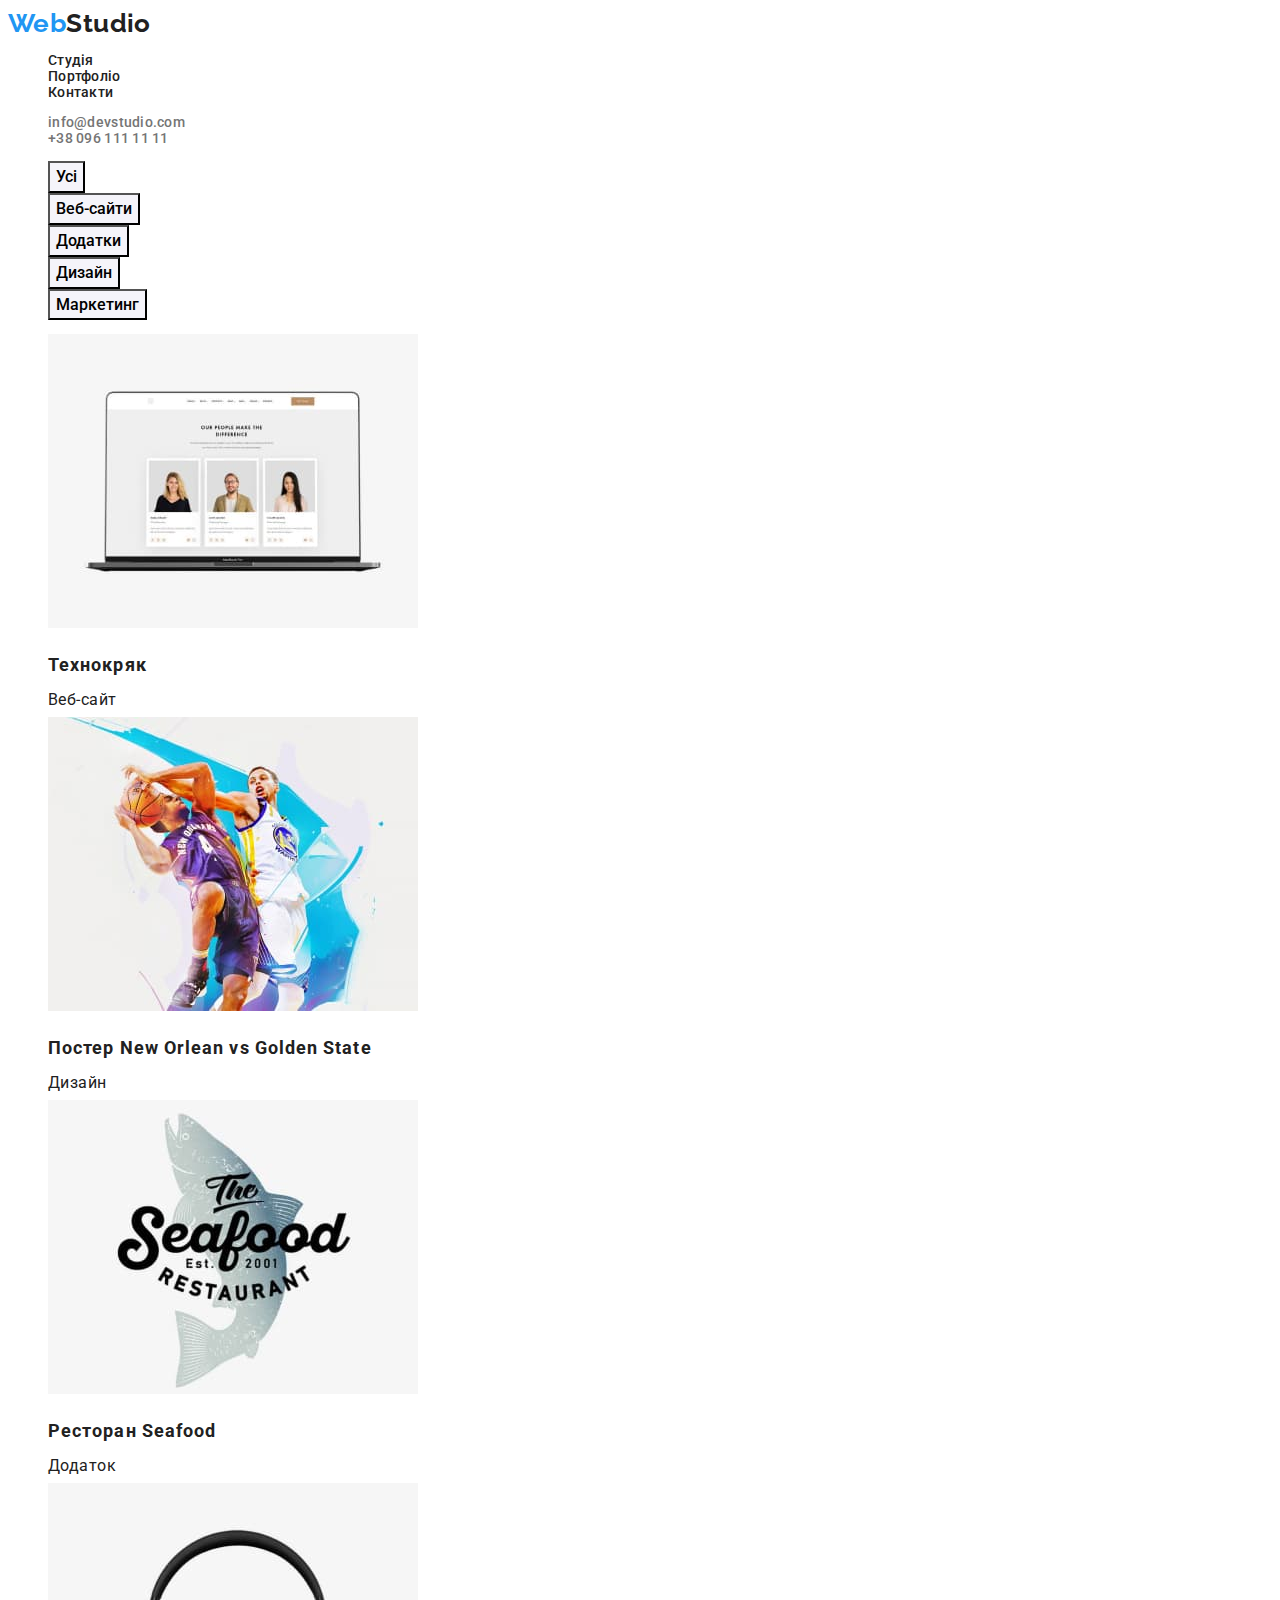
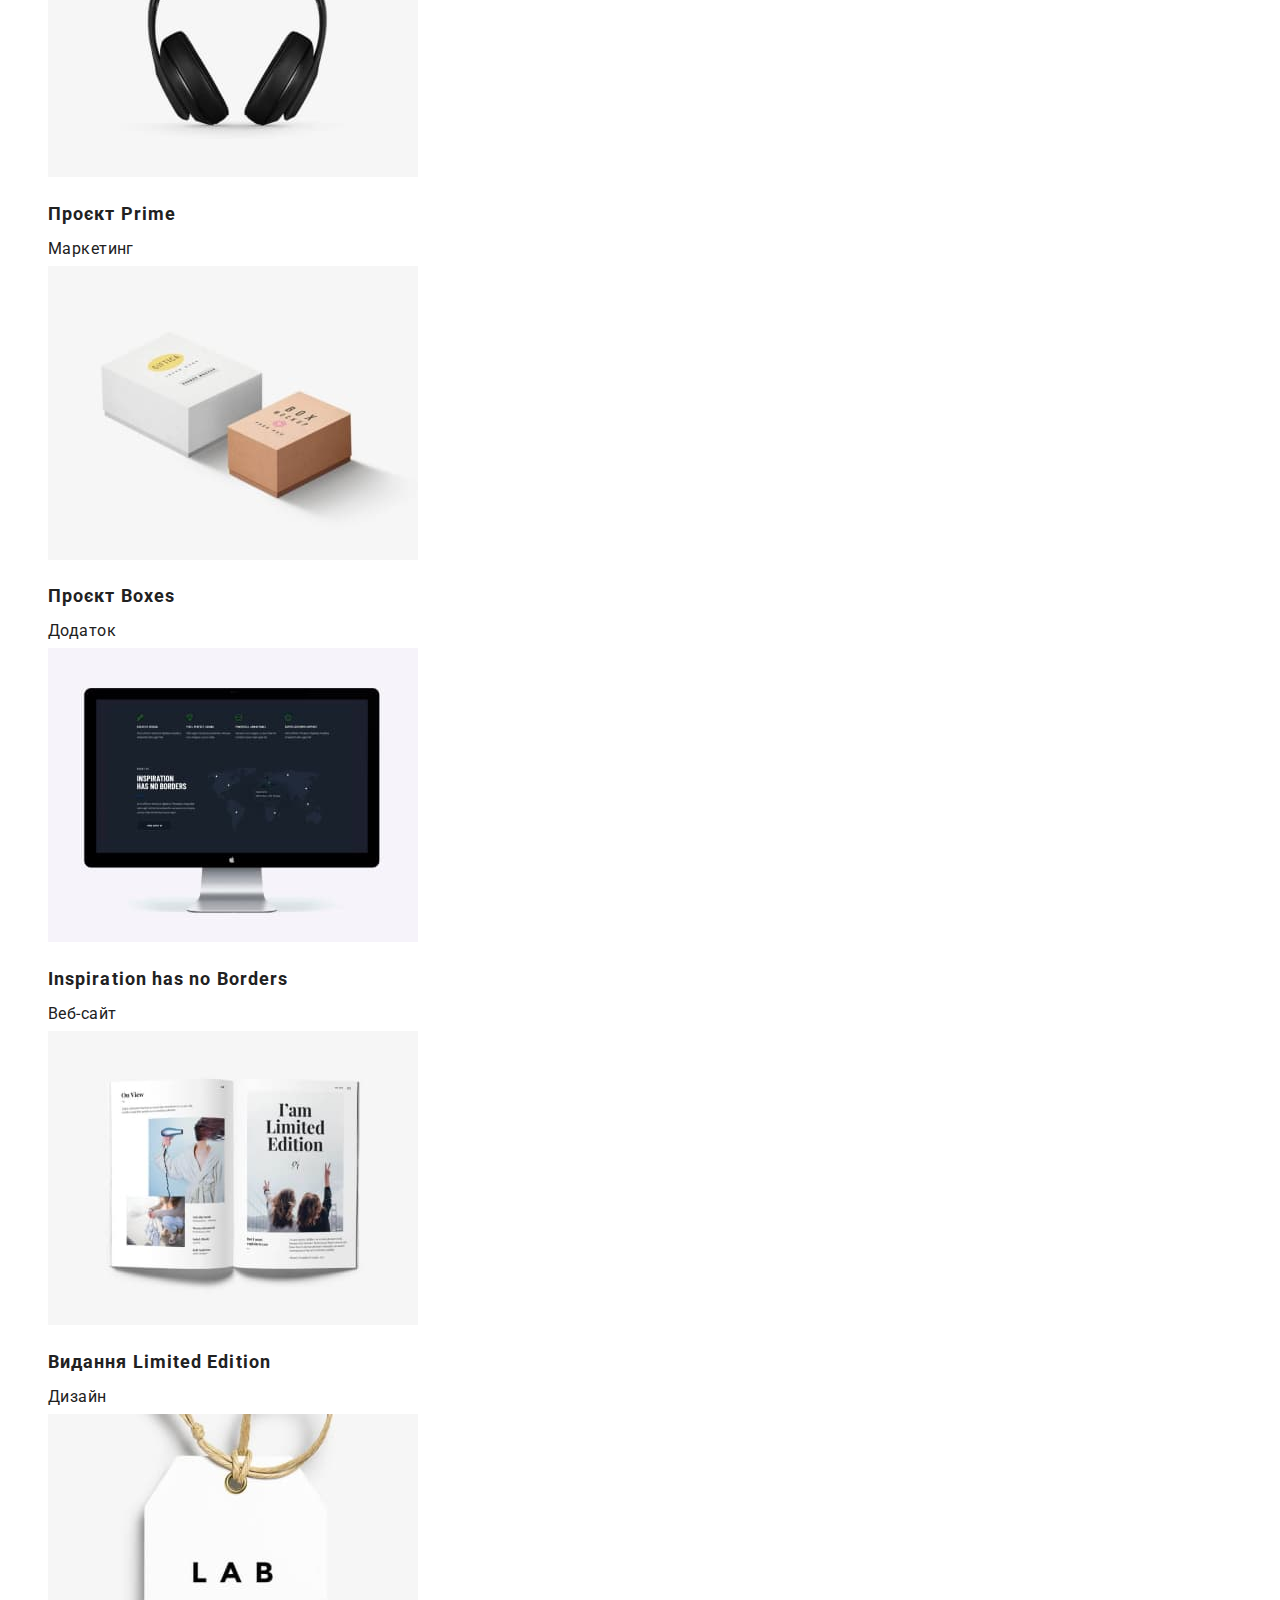
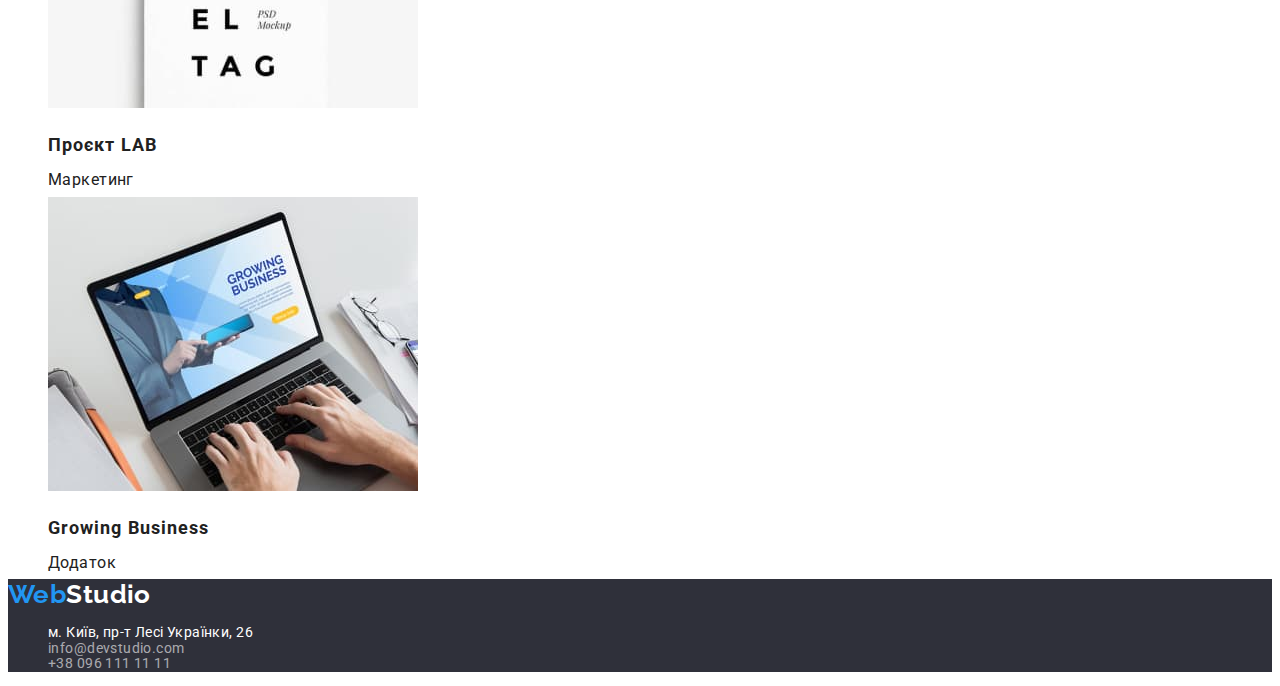
==== portfolio.html @ 606e3e5f "add files" ====
<!DOCTYPE html>
<html lang="uk">

<head>
    <meta charset="UTF-8">
    <meta http-equiv="X-UA-Compatible" content="IE=edge">
    <meta name="viewport" content="width=device-width, initial-scale=1.0">
    <title>Portfolio</title>
    <link href="https://fonts.googleapis.com/css2?family=Raleway:wght@700&family=Roboto:wght@400;500;700;900&display=swap"
        rel="stylesheet">
    <link rel="stylesheet" href="./css/styles.css" />
    
</head>

<body>
    <header>
        <a class="header-logo" href="./index.html"><span class="logo">Web</span>Studio</a>
        <nav>
            <ul class="nav-menu list">
                <li><a class="nav-link" href="./index.html">Студія</a></li>
                <li><a class="nav-link" href="./portfolio.html">Портфоліо</a></li>
                <li><a class="nav-link" href="">Контакти</a></li>
            </ul>
        </nav>
        <ul class="top-contacts list">
            <li><a class="contact-link" href="mailto:info@devstudio.com">info@devstudio.com </a></li>
            <li><a class="contact-link" href="tel:+380961111111">+38 096 111 11 11</a></li>
        </ul>

    </header>

    <main>
        <h1 class="hide">Portfolio</h1>
        <div class="filter-buttons">
            <ul class="filter-buttons-list list">
                <li><button class="filter-button" type="button">Усі</button></li>
                <li><button class="filter-button" type="button">Веб-сайти</button></li>
                <li><button class="filter-button" type="button">Додатки</button></li>
                <li><button class="filter-button" type="button">Дизайн</button></li>
                <li><button class="filter-button" type="button">Маркетинг</button></li>
            </ul>
        </div>
        <section class="works">
            <ul class="works-list list">
                <li>
                    <img src="./img/portfolioimg/laptop1.jpg" alt="website technokryk" width="370" height="294" />
                    <h2 class="work-list-title">Технокряк</h2>
                    <p>Веб-сайт</p>
                </li>
                <li>
                    <img src="./img/portfolioimg/poster2.jpg" alt="poster" width="370" height="294" />
                    <h2 class="work-list-title">Постер New Orlean vs Golden State</h2>
                    <p>Дизайн</p>
                </li>
                <li>
                    <img src="./img/portfolioimg/seafood3.jpg" alt="seafood" width="370" height="294" />
                    <h2 class="work-list-title">Ресторан Seafood</h2>
                    <p>Додаток</p>
                </li>
                <li>
                    <img src="./img/portfolioimg/headphones4.jpg" alt="headphones" width="370" height="294" />
                    <h2 class="work-list-title">Проєкт Prime</h2>
                    <p>Маркетинг</p>
                </li>
                <li>
                    <img src="./img/portfolioimg/blocks5.jpg" alt="box app" width="370" height="294" />
                    <h2 class="work-list-title">Проєкт Boxes</h2>
                    <p>Додаток</p>
                </li>
                <li>
                    <img src="./img/portfolioimg/pc6.jpg" alt="website inspiration" width="370" height="294" />
                    <h2 class="work-list-title">Inspiration has no Borders</h2>
                    <p>Веб-сайт</p>
                </li>
                <li>
                    <img src="./img/portfolioimg/book7.jpg" alt="book" width="370" height="294" />
                    <h2 class="work-list-title">Видання Limited Edition</h2>
                    <p>Дизайн</p>
                </li>
                <li>
                    <img src="./img/portfolioimg/bage8.jpg" alt="project lab" width="370" height="294" />
                    <h2 class="work-list-title">Проєкт LAB</h2>
                    <p>Маркетинг</p>
                </li>
                <li>
                    <img src="./img/portfolioimg/laptop9.jpg" alt="growing bussiness app" width="370" height="294" />
                    <h2 class="work-list-title">Growing Business</h2>
                    <p>Додаток</p>
                </li>
            </ul>
        </section>
    </main>

    <footer class="footer">
        <a class="footer-logo" href="./index.html"><span class="logo">Web</span>Studio</a>
        <address>
            <ul class="footer-data list">
                <li><a class="footer-address" href="https://goo.gl/maps/G24wfoszBpts4gNg6" target="_blank"
                        rel="norefferer noopener">м. Київ, пр-т Лесі Українки,
                        26</a></li>
                <li><a class="footer-contacts" href="mailto:info@devstudio.com">info@devstudio.com</a></li>
                <li><a class="footer-contacts" href="tel:+380961111111">+38 096 111 11 11</a></li>
            </ul>
        </address>

    </footer>

</body>

</html>
---- css/styles.css ----
:root {
    --main-text-color:#212121;
    --blue-text-color:#2196F3;
    --white-text-color:#FFFFFF;
    --footer-contacts-text:rgba(255, 255, 255, 0.6);
    --add-text-color:#757575;
    --main-bgd:#FFFFFF;
    --hero-footer-bgd:#2F303A;
    --add-bgd:#F5F4FA;
    --button-active-bgd:#2196F3;
    --stroke-color:#EEEEEE;
}

body {
    background-color: var(--main-bgd);
    color:var(--main-text-color);
    font-family: 'Roboto', sans-serif;
    font-size: 14px;
    line-height: 1.14;
    letter-spacing: 0.03em;
}

.footer  {
    background-color: var(--hero-footer-bgd);
}

.hero-section {
    background-color: var(--hero-footer-bgd);
    color: var(--white-text-color);
    font-weight: 900;
    font-size: 44px;
    line-height: 1.36;
    text-align: center;
    letter-spacing: 0.06em;
    text-transform: uppercase;
}
.hero-button {
    background-color: var(--button-active-bgd);
    color: var(--white-text-color);
    font-family: inherit;
    font-weight: 700;
    font-size: 16px;
    line-height: 1.88;
    align-items: center;
    text-align: center;
    letter-spacing: 0.06em;
}

.hero-button:hover,
.hero-button:focus {
    cursor: pointer;
    color:var(--main-text-color)
}

.team {
    background-color: var(--add-bgd);
}

.top-contacts .contact-link {
    color: var(--add-text-color);
    text-decoration: none;
    font-weight: 500;
    letter-spacing: 0.02em;
}

.top-contacts .contact-link:hover,
.top-contacts .contact-link:focus,
.top-contacts .contact-link:active {
    color:var(--blue-text-color);
}

.nav-menu .nav-link {
    color: var(--main-text-color);
    text-decoration: none;
    font-weight: 500;
    letter-spacing: 0.02em;
}

.nav-menu .nav-link:hover,
.nav-menu .nav-link:focus {
    color:var(--blue-text-color);
}

.filter-buttons-list .filter-button {
    background-color: var(--add-bgd);
    font-family: inherit;
    font-weight: 500;
    font-size: 16px;
    line-height: 1.62;
}

.filter-buttons-list .filter-button:hover,
.filter-buttons-list .filter-button:focus {
    background-color: var(--button-active-bgd);
    color: var(--white-text-color);
    cursor: pointer;
}

.footer-data .footer-address {
    color: var(--white-text-color);
    text-decoration: none;
    font-style: normal;
}

.footer-data .footer-address:hover,
.footer-data .footer-address:focus {
    color: var(--blue-text-color);
    text-decoration: none;
}

.footer-data .footer-contacts {
    color: var(--footer-contacts-text);
    text-decoration: none;
    font-style: normal;
}

.footer-data .footer-contacts:hover,
.footer-data .footer-contacts:focus {
    color: var(--blue-text-color);
    text-decoration: none;
}

.header-logo {
    text-decoration: none;
    font-family: 'Raleway';
    font-weight: 700;
    font-size: 26px;
    line-height: 1.2;
    color: var(--main-text-color);
}

.footer-logo {
    text-decoration: none;
    font-family: 'Raleway';
    font-weight: 700;
    font-size: 26px;
    line-height: 1.2;
    color: var(--white-text-color);
}

.logo {
    color: var(--blue-text-color);
}

.header-logo:hover,
.header-logo:focus,
.footer-logo:hover,
.footer-logo:focus,
.logo:hover,
.logo:focus {
    color: var(--blue-text-color);
}

.list {
    list-style: none;
}

.work-list-title {

    font-weight: 700;
    font-size: 18px;
    line-height: 2;
    letter-spacing: 0.06em;
}

.works-list p {
    font-size: 16px;
    line-height: 1.88px;
}

.skill {
    font-weight: 700;
}

.second-header {
    font-weight: 700;
    font-size: 36px;
    line-height: 1.17;
}

.hide {
    position: absolute;
    top: -9999px;
    left: -9999px;
}
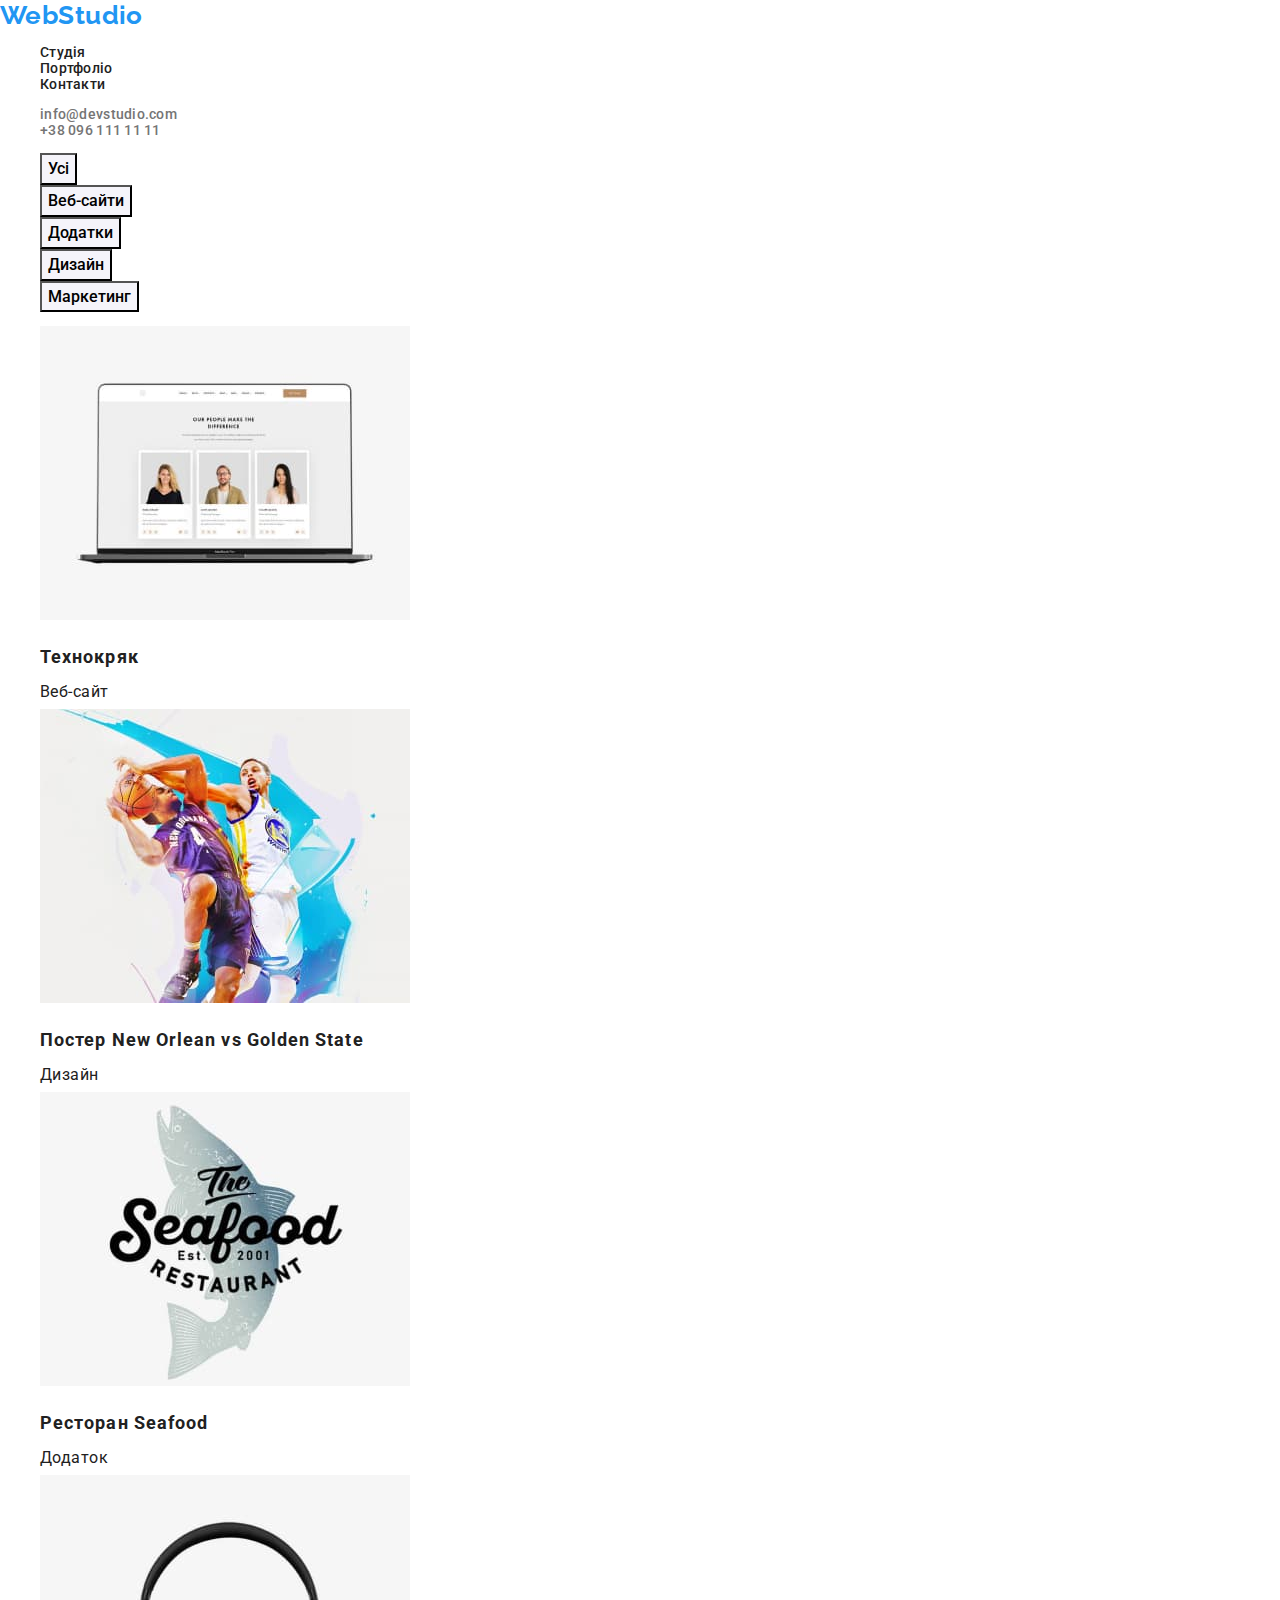
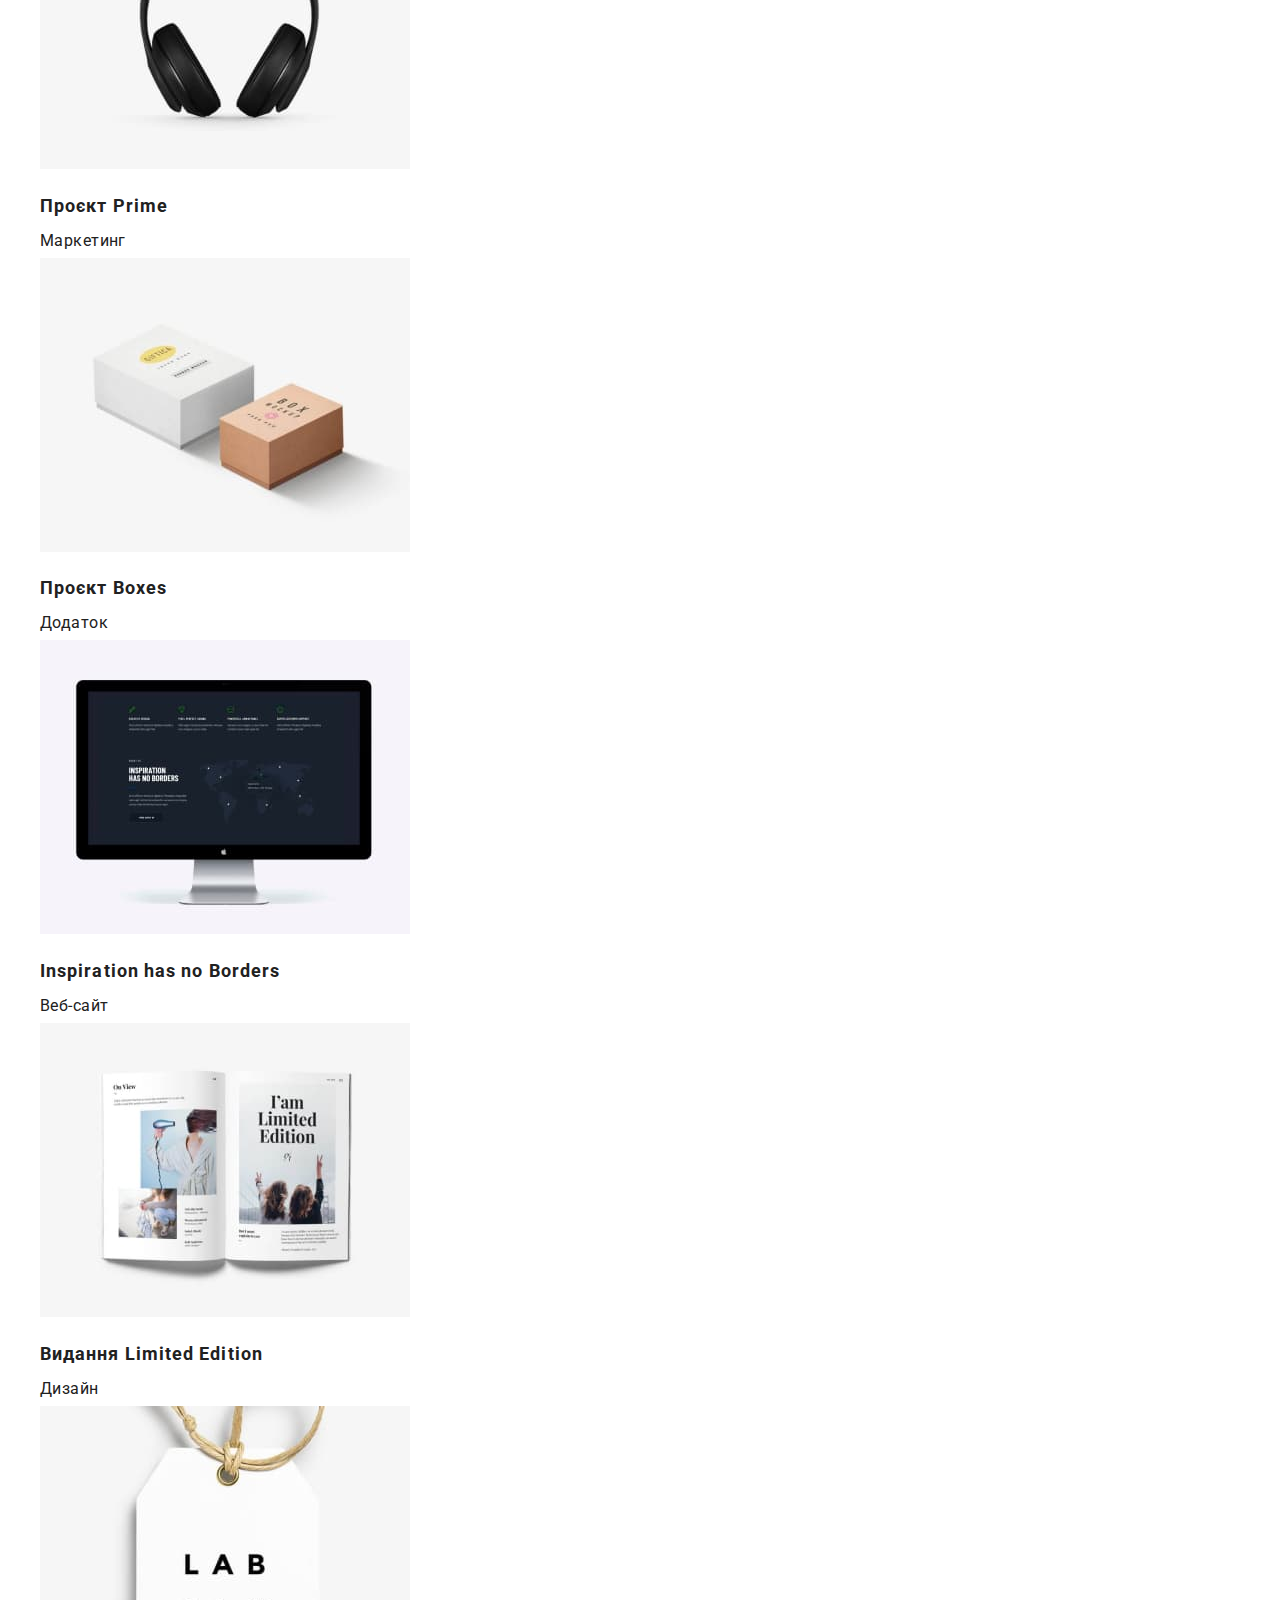
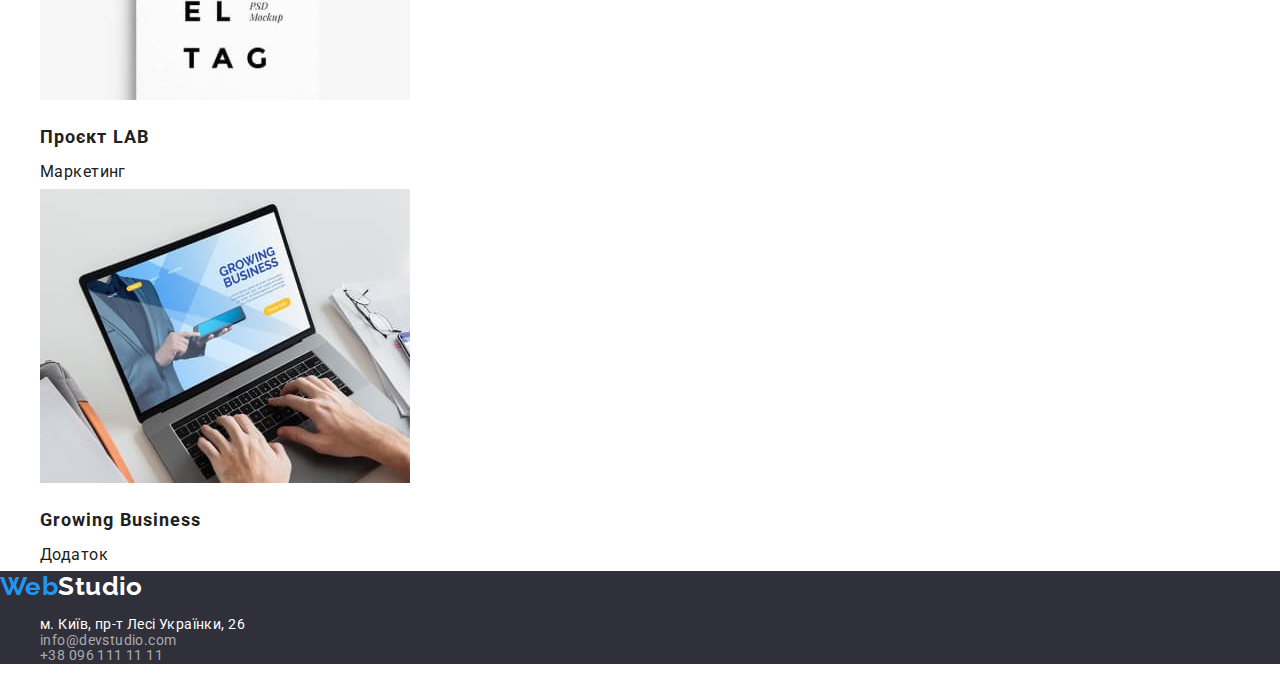
==== commit 790a1fcf: "1" ====
--- a/portfolio.html
+++ b/portfolio.html
@@ -8,6 +8,7 @@
     <title>Portfolio</title>
     <link href="https://fonts.googleapis.com/css2?family=Raleway:wght@700&family=Roboto:wght@400;500;700;900&display=swap"
         rel="stylesheet">
+    <link rel="stylesheet" href="https://cdnjs.cloudflare.com/ajax/libs/modern-normalize/1.1.0/modern-normalize.min.css" />
     <link rel="stylesheet" href="./css/styles.css" />
     
 </head>
@@ -18,7 +19,7 @@
         <nav>
             <ul class="nav-menu list">
                 <li><a class="nav-link" href="./index.html">Студія</a></li>
-                <li><a class="nav-link" href="./portfolio.html">Портфоліо</a></li>
+                <li><a class="nav-link current" href="./portfolio.html">Портфоліо</a></li>
                 <li><a class="nav-link" href="">Контакти</a></li>
             </ul>
         </nav>
--- a/css/styles.css
+++ b/css/styles.css
@@ -18,6 +18,10 @@
     font-size: 14px;
     line-height: 1.14;
     letter-spacing: 0.03em;
+}
+
+.nav-link .current {
+    color: var(--blue-text-color)
 }
 
 .footer  {
@@ -180,6 +184,15 @@
 
 .hide {
     position: absolute;
-    top: -9999px;
-    left: -9999px;
-}+    width: 1px;
+    height: 1px;
+    margin: -1px;
+    border: 0;
+    padding: 0;
+
+    white-space: nowrap;
+    clip-path: inset(100%);
+    clip: rect(0 0 0 0);
+    overflow: hidden;
+}
+
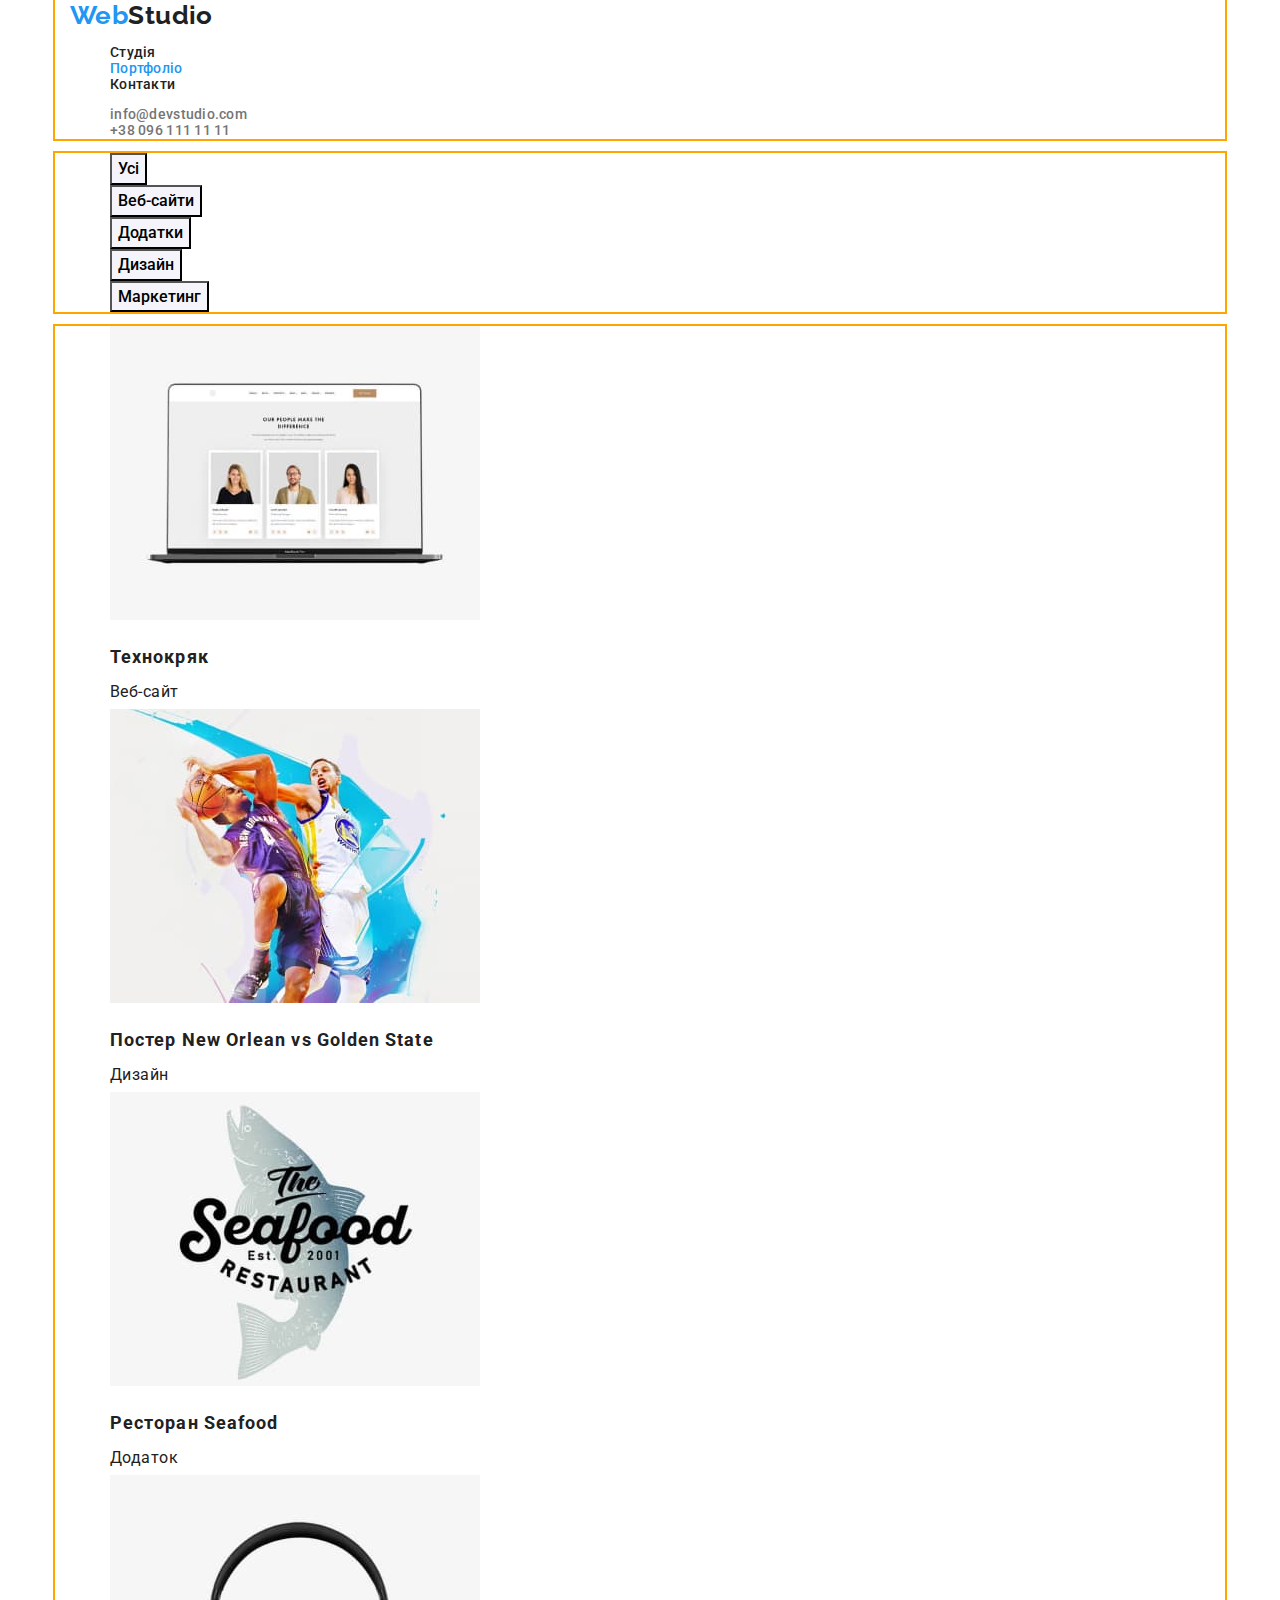
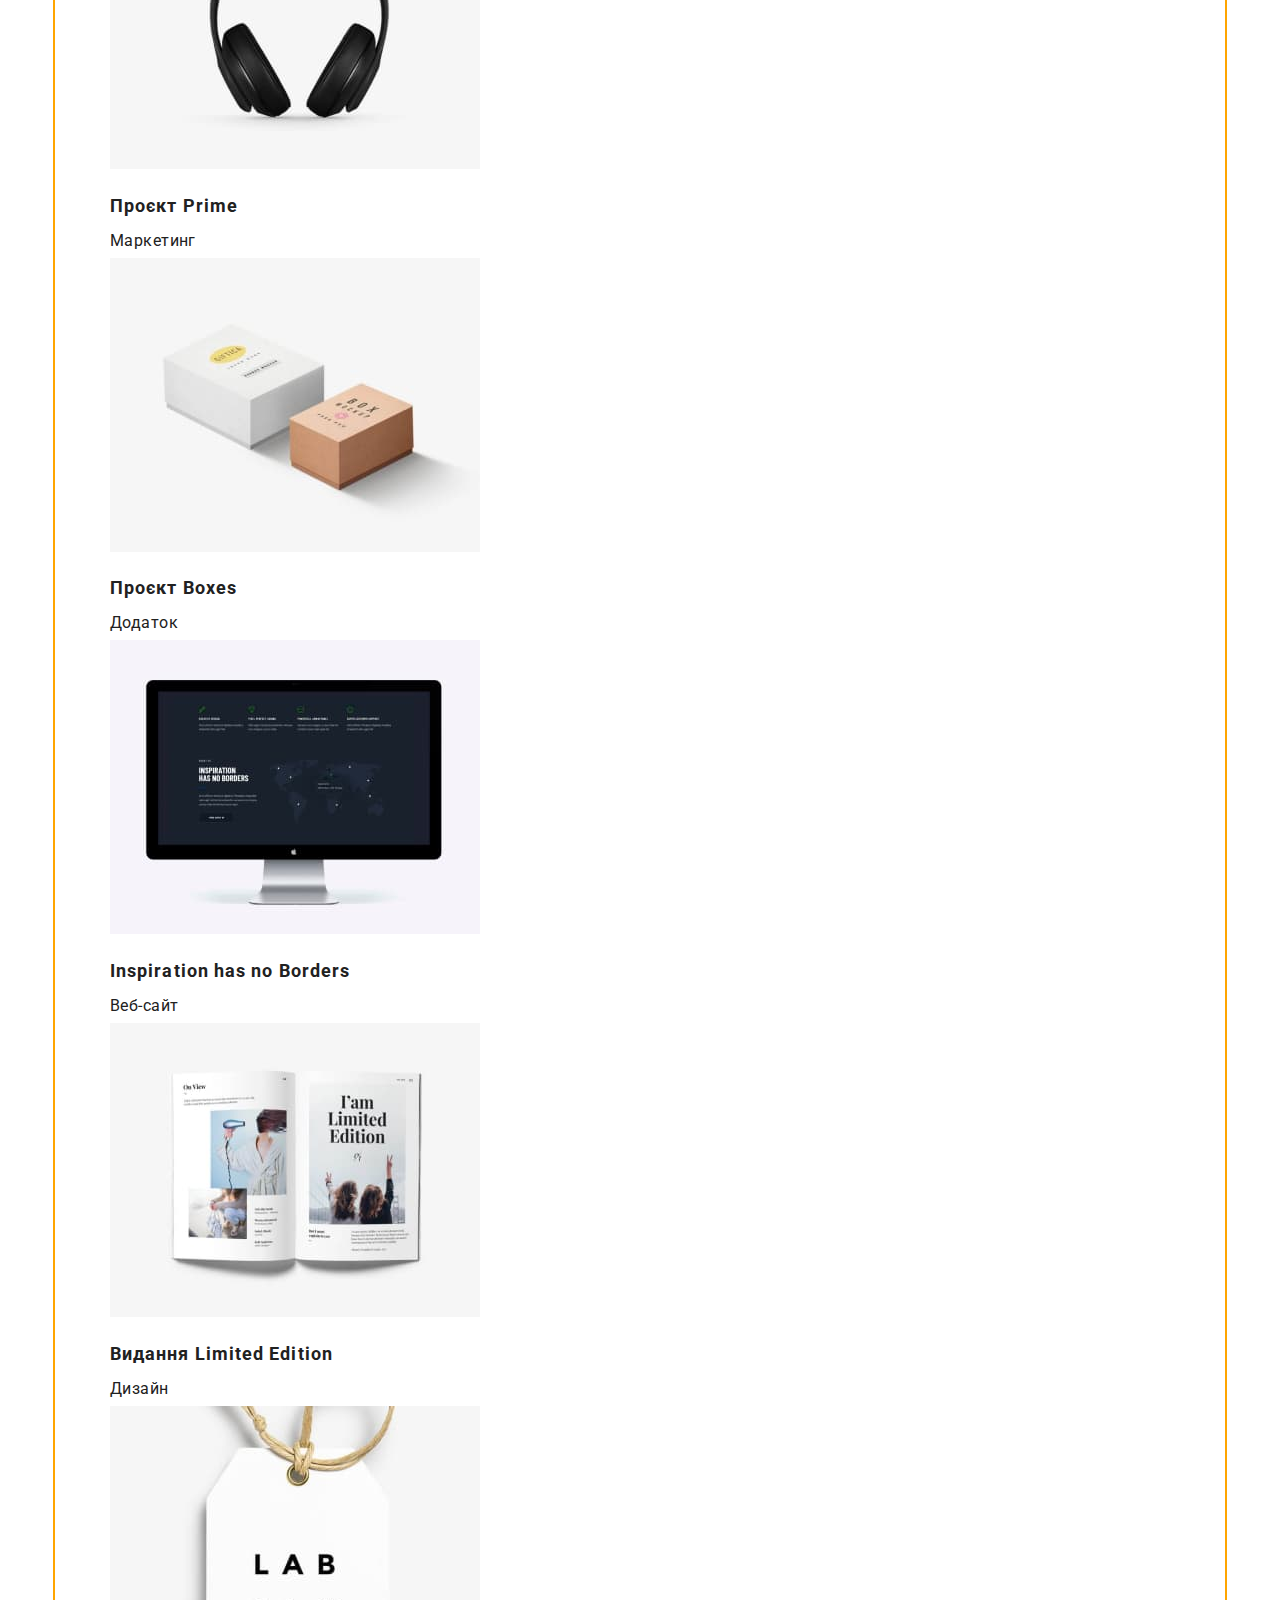
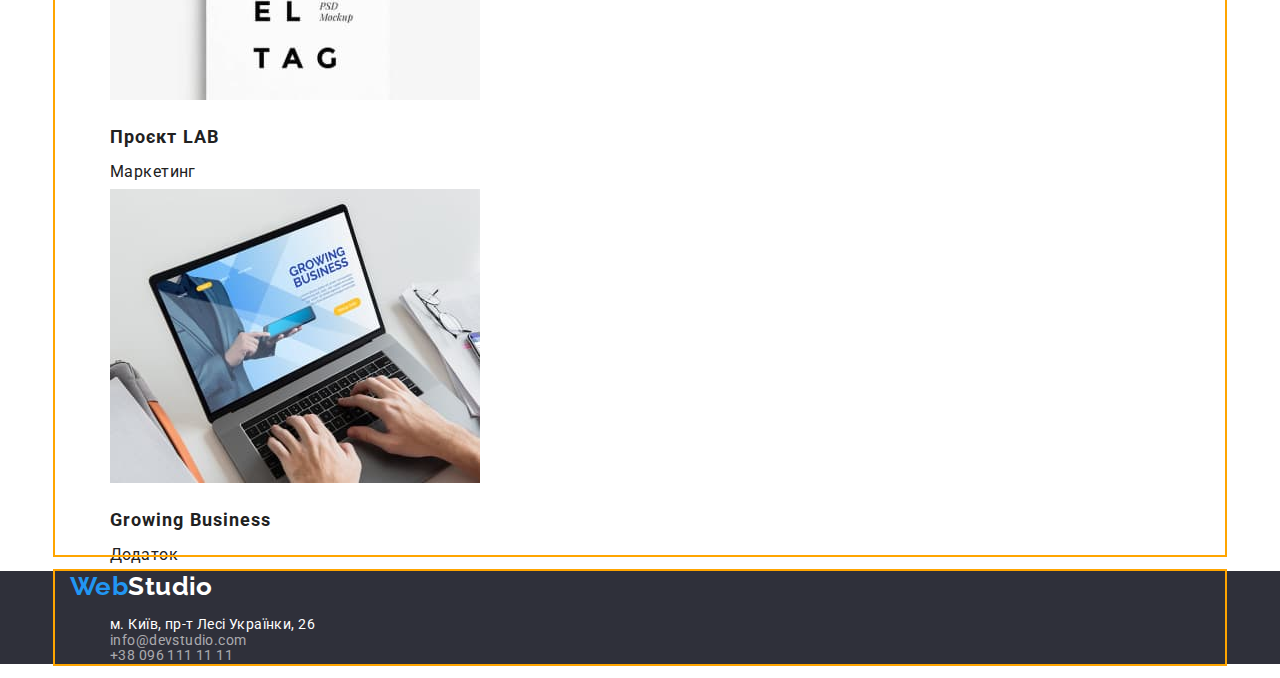
==== commit 526b1524: "Add div" ====
--- a/portfolio.html
+++ b/portfolio.html
@@ -15,24 +15,25 @@
 
 <body>
     <header>
-        <a class="header-logo" href="./index.html"><span class="logo">Web</span>Studio</a>
-        <nav>
-            <ul class="nav-menu list">
-                <li><a class="nav-link" href="./index.html">Студія</a></li>
-                <li><a class="nav-link current" href="./portfolio.html">Портфоліо</a></li>
-                <li><a class="nav-link" href="">Контакти</a></li>
+        <div class="section">
+            <a class="header-logo" href="./index.html"><span class="logo">Web</span>Studio</a>
+            <nav>
+                <ul class="nav-menu list">
+                    <li><a class="nav-link" href="./index.html">Студія</a></li>
+                    <li><a class="nav-link current" href="./portfolio.html">Портфоліо</a></li>
+                    <li><a class="nav-link" href="">Контакти</a></li>
+                </ul>
+            </nav>
+            <ul class="top-contacts list">
+                <li><a class="contact-link" href="mailto:info@devstudio.com">info@devstudio.com </a></li>
+                <li><a class="contact-link" href="tel:+380961111111">+38 096 111 11 11</a></li>
             </ul>
-        </nav>
-        <ul class="top-contacts list">
-            <li><a class="contact-link" href="mailto:info@devstudio.com">info@devstudio.com </a></li>
-            <li><a class="contact-link" href="tel:+380961111111">+38 096 111 11 11</a></li>
-        </ul>
-
+        </div>
     </header>
 
     <main>
         <h1 class="hide">Portfolio</h1>
-        <div class="filter-buttons">
+        <div class="filter-buttons section">
             <ul class="filter-buttons-list list">
                 <li><button class="filter-button" type="button">Усі</button></li>
                 <li><button class="filter-button" type="button">Веб-сайти</button></li>
@@ -42,70 +43,71 @@
             </ul>
         </div>
         <section class="works">
-            <ul class="works-list list">
-                <li>
-                    <img src="./img/portfolioimg/laptop1.jpg" alt="website technokryk" width="370" height="294" />
-                    <h2 class="work-list-title">Технокряк</h2>
-                    <p>Веб-сайт</p>
-                </li>
-                <li>
-                    <img src="./img/portfolioimg/poster2.jpg" alt="poster" width="370" height="294" />
-                    <h2 class="work-list-title">Постер New Orlean vs Golden State</h2>
-                    <p>Дизайн</p>
-                </li>
-                <li>
-                    <img src="./img/portfolioimg/seafood3.jpg" alt="seafood" width="370" height="294" />
-                    <h2 class="work-list-title">Ресторан Seafood</h2>
-                    <p>Додаток</p>
-                </li>
-                <li>
-                    <img src="./img/portfolioimg/headphones4.jpg" alt="headphones" width="370" height="294" />
-                    <h2 class="work-list-title">Проєкт Prime</h2>
-                    <p>Маркетинг</p>
-                </li>
-                <li>
-                    <img src="./img/portfolioimg/blocks5.jpg" alt="box app" width="370" height="294" />
-                    <h2 class="work-list-title">Проєкт Boxes</h2>
-                    <p>Додаток</p>
-                </li>
-                <li>
-                    <img src="./img/portfolioimg/pc6.jpg" alt="website inspiration" width="370" height="294" />
-                    <h2 class="work-list-title">Inspiration has no Borders</h2>
-                    <p>Веб-сайт</p>
-                </li>
-                <li>
-                    <img src="./img/portfolioimg/book7.jpg" alt="book" width="370" height="294" />
-                    <h2 class="work-list-title">Видання Limited Edition</h2>
-                    <p>Дизайн</p>
-                </li>
-                <li>
-                    <img src="./img/portfolioimg/bage8.jpg" alt="project lab" width="370" height="294" />
-                    <h2 class="work-list-title">Проєкт LAB</h2>
-                    <p>Маркетинг</p>
-                </li>
-                <li>
-                    <img src="./img/portfolioimg/laptop9.jpg" alt="growing bussiness app" width="370" height="294" />
-                    <h2 class="work-list-title">Growing Business</h2>
-                    <p>Додаток</p>
-                </li>
-            </ul>
+            <div class="section">
+                <ul class="works-list list">
+                    <li>
+                        <img src="./img/portfolioimg/laptop1.jpg" alt="website technokryk" width="370" height="294" />
+                        <h2 class="work-list-title">Технокряк</h2>
+                        <p>Веб-сайт</p>
+                    </li>
+                    <li>
+                        <img src="./img/portfolioimg/poster2.jpg" alt="poster" width="370" height="294" />
+                        <h2 class="work-list-title">Постер New Orlean vs Golden State</h2>
+                        <p>Дизайн</p>
+                    </li>
+                    <li>
+                        <img src="./img/portfolioimg/seafood3.jpg" alt="seafood" width="370" height="294" />
+                        <h2 class="work-list-title">Ресторан Seafood</h2>
+                        <p>Додаток</p>
+                    </li>
+                    <li>
+                        <img src="./img/portfolioimg/headphones4.jpg" alt="headphones" width="370" height="294" />
+                        <h2 class="work-list-title">Проєкт Prime</h2>
+                        <p>Маркетинг</p>
+                    </li>
+                    <li>
+                        <img src="./img/portfolioimg/blocks5.jpg" alt="box app" width="370" height="294" />
+                        <h2 class="work-list-title">Проєкт Boxes</h2>
+                        <p>Додаток</p>
+                    </li>
+                    <li>
+                        <img src="./img/portfolioimg/pc6.jpg" alt="website inspiration" width="370" height="294" />
+                        <h2 class="work-list-title">Inspiration has no Borders</h2>
+                        <p>Веб-сайт</p>
+                    </li>
+                    <li>
+                        <img src="./img/portfolioimg/book7.jpg" alt="book" width="370" height="294" />
+                        <h2 class="work-list-title">Видання Limited Edition</h2>
+                        <p>Дизайн</p>
+                    </li>
+                    <li>
+                        <img src="./img/portfolioimg/bage8.jpg" alt="project lab" width="370" height="294" />
+                        <h2 class="work-list-title">Проєкт LAB</h2>
+                        <p>Маркетинг</p>
+                    </li>
+                    <li>
+                        <img src="./img/portfolioimg/laptop9.jpg" alt="growing bussiness app" width="370" height="294" />
+                        <h2 class="work-list-title">Growing Business</h2>
+                        <p>Додаток</p>
+                    </li>
+                </ul>
+            </div>
         </section>
     </main>
 
     <footer class="footer">
-        <a class="footer-logo" href="./index.html"><span class="logo">Web</span>Studio</a>
-        <address>
-            <ul class="footer-data list">
-                <li><a class="footer-address" href="https://goo.gl/maps/G24wfoszBpts4gNg6" target="_blank"
-                        rel="norefferer noopener">м. Київ, пр-т Лесі Українки,
-                        26</a></li>
-                <li><a class="footer-contacts" href="mailto:info@devstudio.com">info@devstudio.com</a></li>
-                <li><a class="footer-contacts" href="tel:+380961111111">+38 096 111 11 11</a></li>
-            </ul>
-        </address>
-
+        <div class="section">
+            <a class="footer-logo" href="./index.html"><span class="logo">Web</span>Studio</a>
+            <address>
+                <ul class="footer-data list">
+                    <li><a class="footer-address" href="https://goo.gl/maps/G24wfoszBpts4gNg6" target="_blank"
+                            rel="norefferer noopener">м. Київ, пр-т Лесі Українки,
+                            26</a></li>
+                    <li><a class="footer-contacts" href="mailto:info@devstudio.com">info@devstudio.com</a></li>
+                    <li><a class="footer-contacts" href="tel:+380961111111">+38 096 111 11 11</a></li>
+                </ul>
+            </address>
+        </div>
     </footer>
-
 </body>
-
 </html>--- a/css/styles.css
+++ b/css/styles.css
@@ -12,16 +12,24 @@
 }
 
 body {
-    background-color: var(--main-bgd);
-    color:var(--main-text-color);
+    margin: 0;
+
     font-family: 'Roboto', sans-serif;
     font-size: 14px;
     line-height: 1.14;
     letter-spacing: 0.03em;
-}
-
-.nav-link .current {
-    color: var(--blue-text-color)
+
+    background-color: var(--main-bgd);
+    color: var(--main-text-color);
+}
+
+.section {
+    outline: 2px solid orange;
+    width: 1170px;
+    margin: 0 auto;
+    padding:0 15px;
+    position: relative;
+
 }
 
 .footer  {
@@ -78,6 +86,10 @@
     text-decoration: none;
     font-weight: 500;
     letter-spacing: 0.02em;
+}
+
+.nav-link.current {
+    color: var(--blue-text-color)
 }
 
 .nav-menu .nav-link:hover,
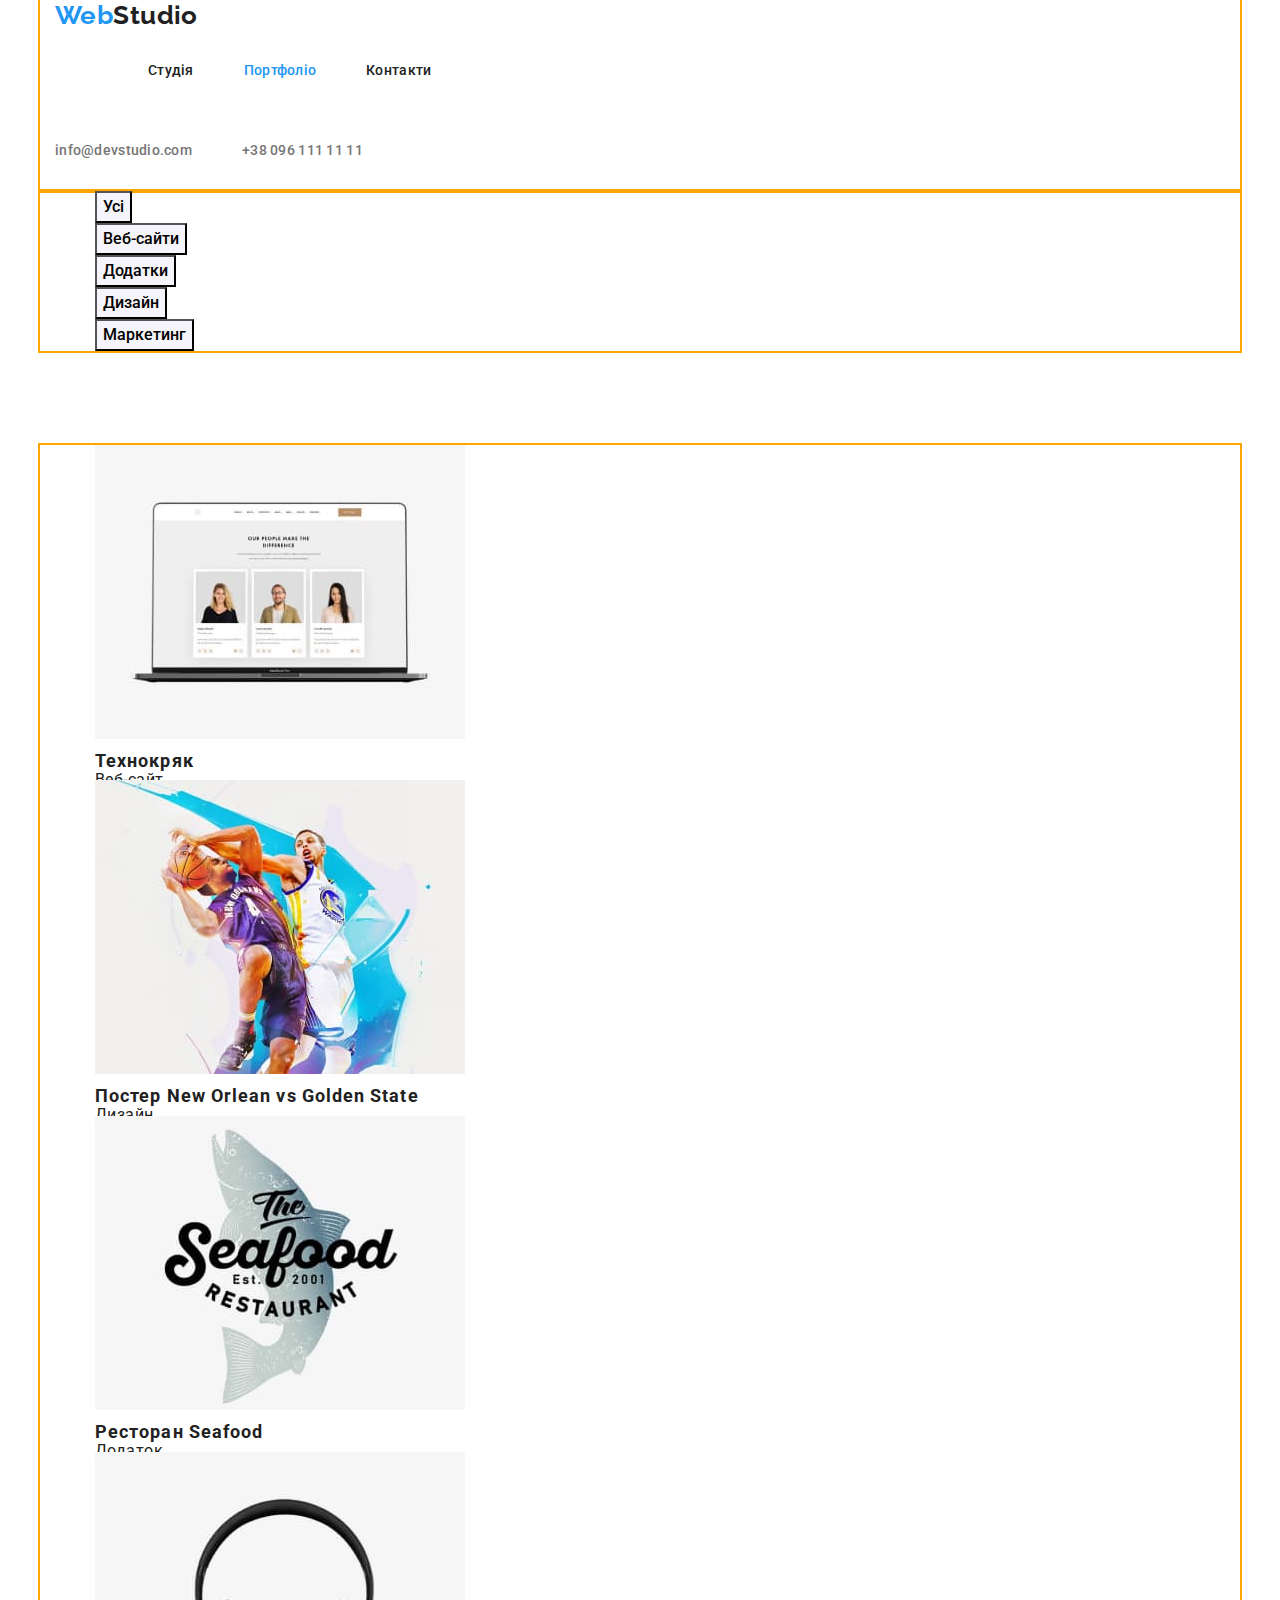
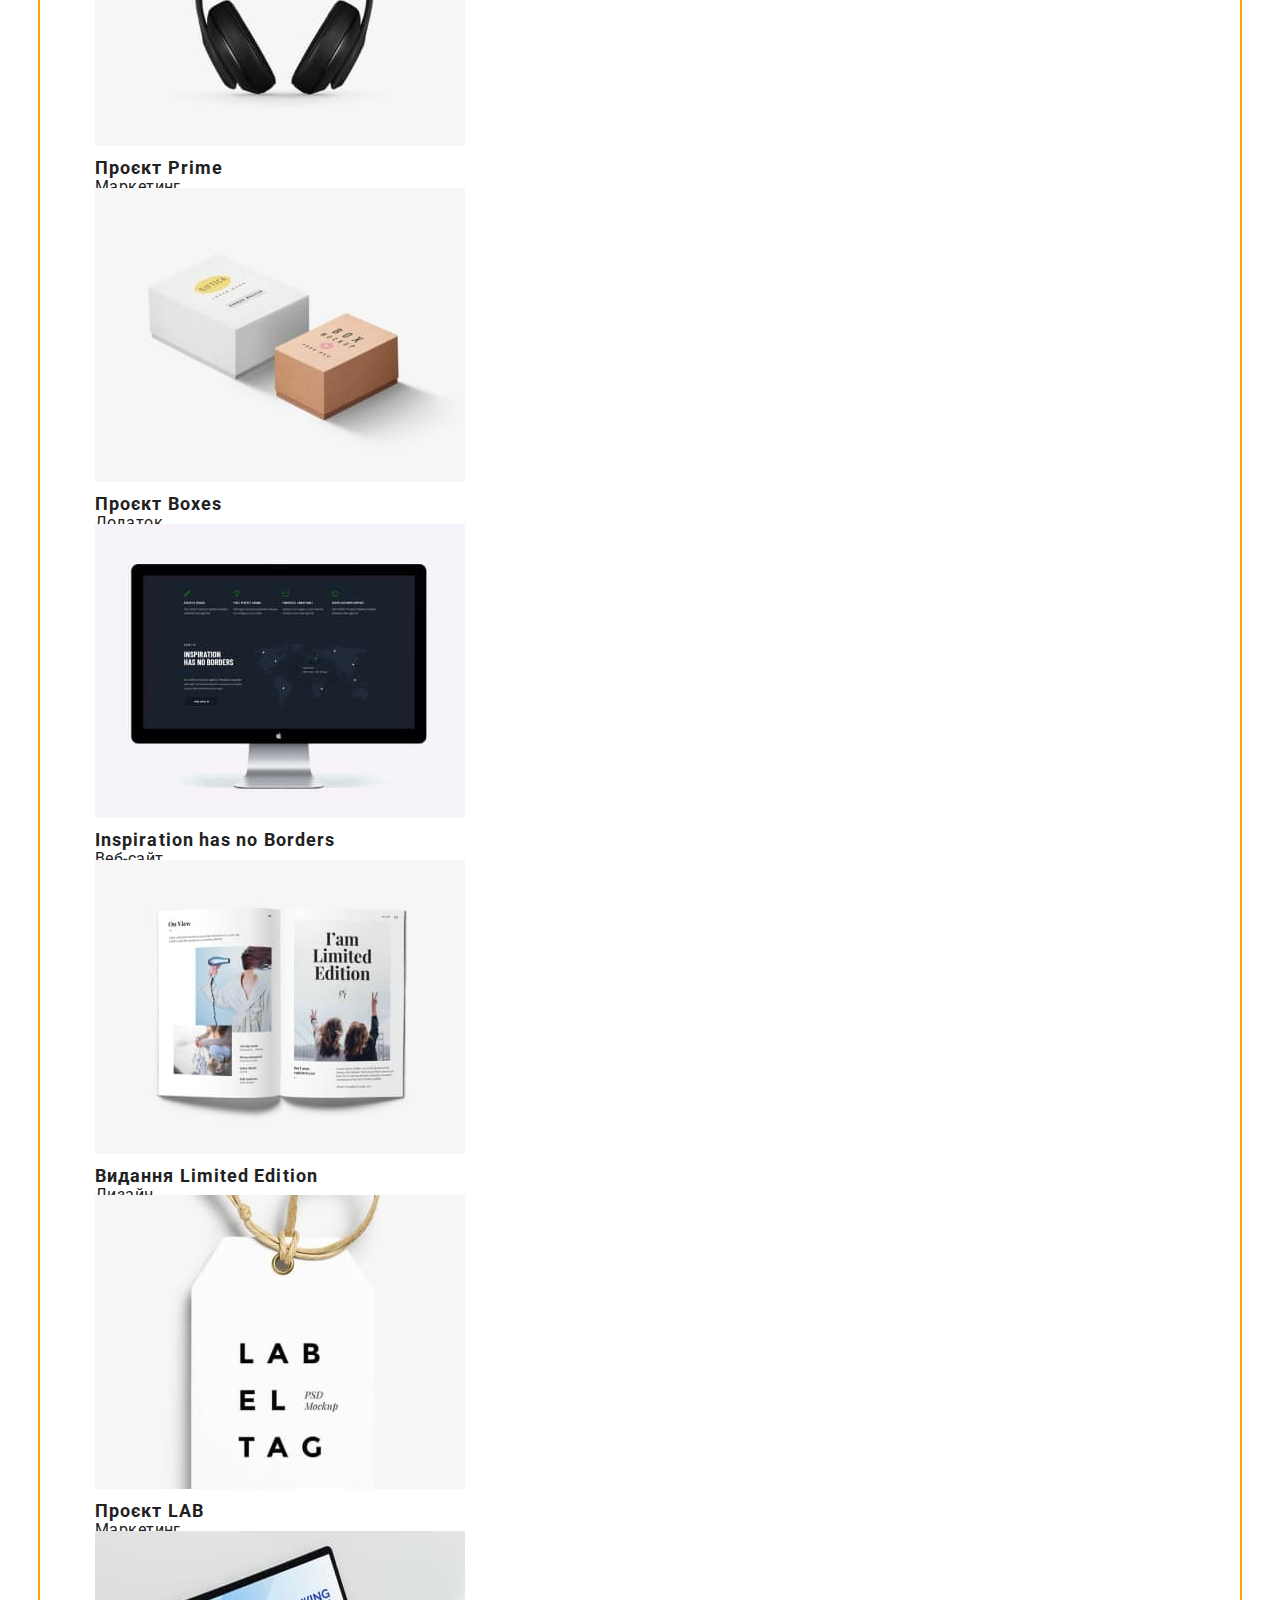
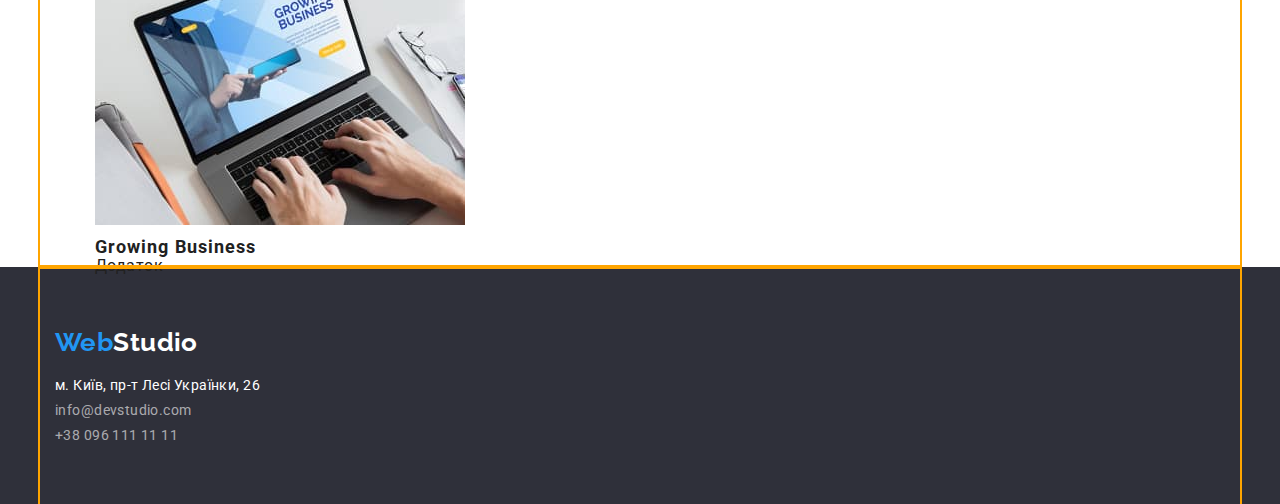
==== commit 54864e88: "main page done" ====
--- a/portfolio.html
+++ b/portfolio.html
@@ -17,16 +17,16 @@
     <header>
         <div class="section">
             <a class="header-logo" href="./index.html"><span class="logo">Web</span>Studio</a>
-            <nav>
+            <nav class="nav-links">
                 <ul class="nav-menu list">
-                    <li><a class="nav-link" href="./index.html">Студія</a></li>
-                    <li><a class="nav-link current" href="./portfolio.html">Портфоліо</a></li>
-                    <li><a class="nav-link" href="">Контакти</a></li>
+                    <li class="link"><a class="nav-link" href="./index.html">Студія</a></li>
+                    <li class="link"><a class="nav-link current" href="./portfolio.html">Портфоліо</a></li>
+                    <li class="link"><a class="nav-link" href="">Контакти</a></li>
                 </ul>
             </nav>
             <ul class="top-contacts list">
-                <li><a class="contact-link" href="mailto:info@devstudio.com">info@devstudio.com </a></li>
-                <li><a class="contact-link" href="tel:+380961111111">+38 096 111 11 11</a></li>
+                <li class="link"><a class="contact-link" href="mailto:info@devstudio.com">info@devstudio.com </a></li>
+                <li class="link"><a class="contact-link" href="tel:+380961111111">+38 096 111 11 11</a></li>
             </ul>
         </div>
     </header>
--- a/css/styles.css
+++ b/css/styles.css
@@ -1,3 +1,5 @@
+/* Main settings */
+
 :root {
     --main-text-color:#212121;
     --blue-text-color:#2196F3;
@@ -11,9 +13,18 @@
     --stroke-color:#EEEEEE;
 }
 
+h1,
+h2,
+h3,
+h4,
+p,
+ul {
+    margin-top: 0;
+    margin-bottom: 0;
+}
+
 body {
-    margin: 0;
-
+    
     font-family: 'Roboto', sans-serif;
     font-size: 14px;
     line-height: 1.14;
@@ -25,19 +36,151 @@
 
 .section {
     outline: 2px solid orange;
-    width: 1170px;
+    width: 1200px;
     margin: 0 auto;
     padding:0 15px;
     position: relative;
-
-}
-
-.footer  {
+}
+
+.list {
+    list-style: none;
+}
+
+.hide {
+    position: absolute;
+    width: 1px;
+    height: 1px;
+    margin: -1px;
+    border: 0;
+    padding: 0;
+
+    white-space: nowrap;
+    clip-path: inset(100%);
+    clip: rect(0 0 0 0);
+    overflow: hidden;
+}
+
+/* INDEX PAGE */
+
+/* Header section */
+
+.main-nav {
+    display: flex;
+    justify-content: space-between;
+    align-items: center;
+    border-bottom: 1px solid var(--stroke-color);
+}
+
+.nav-menu {
+    display: flex;
+    padding-top: 32px;
+    padding-bottom: 32px;
+    padding-left: 0;
+    margin-left: 93px;
+}
+
+.top-contacts {
+    display: flex;
+    padding-top: 32px;
+    padding-bottom: 32px;
+    padding-left: 0;
+    margin-left: auto;
+}
+
+.link {
+    margin-left: 50px;
+}
+
+.nav-menu .link:first-child {
+    margin-left: 0;
+}
+
+.top-contacts .link:first-child {
+    margin-left: 0;
+}
+
+
+.top-contacts .contact-link {
+    padding-top: 32px;
+    padding-bottom: 32px;
+    
+    color: var(--add-text-color);
+    text-decoration: none;
+    font-weight: 500;
+    letter-spacing: 0.02em;
+}
+
+.top-contacts .contact-link:hover,
+.top-contacts .contact-link:focus,
+.top-contacts .contact-link:active {
+    color: var(--blue-text-color);
+}
+
+.nav-menu .nav-link {
+    padding-top: 32px;
+    padding-bottom: 32px;
+    
+    color: var(--main-text-color);
+    text-decoration: none;
+    font-weight: 500;
+    letter-spacing: 0.02em;
+    
+}
+
+.nav-link.current {
+    color: var(--blue-text-color)
+}
+
+.nav-menu .nav-link:hover,
+.nav-menu .nav-link:focus {
+    color: var(--blue-text-color);
+}
+
+.header-logo {
+    padding-top: 24px;
+    padding-bottom: 25px;
+    
+    text-decoration: none;
+    font-family: 'Raleway';
+    font-weight: 700;
+    font-size: 26px;
+    line-height: 1.2;
+    color: var(--main-text-color);
+}
+
+.logo {
+    color: var(--blue-text-color);
+}
+
+.header-logo:hover,
+.header-logo:focus,
+.footer-logo:hover,
+.footer-logo:focus,
+.logo:hover,
+.logo:focus {
+    color: var(--blue-text-color);
+}
+
+/* Hero section */
+
+.hero-section {
+    margin-top: 0;
+    margin-bottom: 0;
     background-color: var(--hero-footer-bgd);
-}
-
-.hero-section {
-    background-color: var(--hero-footer-bgd);
+    align-self: center;
+}
+
+.hero-box {
+    display: flex;
+    flex-direction: column;
+    align-items: center;
+    text-align: center;
+}
+
+.hero-title {
+    padding-top: 200px;
+    margin-bottom: 30px;
+    width: 696px;
     color: var(--white-text-color);
     font-weight: 900;
     font-size: 44px;
@@ -46,7 +189,15 @@
     letter-spacing: 0.06em;
     text-transform: uppercase;
 }
+
 .hero-button {
+    display: inline-block;
+    border-radius: 4px;
+    padding: 10px 32px;
+    min-width: 216px;
+    border: none;
+    margin-bottom:200px;
+
     background-color: var(--button-active-bgd);
     color: var(--white-text-color);
     font-family: inherit;
@@ -54,7 +205,6 @@
     font-size: 16px;
     line-height: 1.88;
     align-items: center;
-    text-align: center;
     letter-spacing: 0.06em;
 }
 
@@ -64,38 +214,161 @@
     color:var(--main-text-color)
 }
 
+/* Skills section */
+
+.skills-section {
+    margin-top: 94px;
+}
+
+.our-skills {
+    display: flex;
+    padding-left: 0;
+    
+}
+
+.skill-item {
+    font-weight: 700;
+    margin-bottom: 10px;
+}
+
+.our-skills > .skill {
+    width: 270px;
+    margin-left: 30px;
+    padding: 0;
+}
+
+.our-skills>.skill:first-child {
+    margin-left: 0px;
+}
+
+
+/* Works section */
+
+.work {
+    text-align: center;
+}
+
+.works {
+    margin-top: 94px;
+}
+
+.works-img-list {
+    display: flex;
+    padding-left: 0;
+    padding-right: 0;
+    margin-top: 50px;
+}
+
+.works-img {
+    margin-left: 30px;
+}
+
+.works-img:first-child {
+    margin-left: 0;
+}
+
+/* Team section */
+
 .team {
     background-color: var(--add-bgd);
-}
-
-.top-contacts .contact-link {
-    color: var(--add-text-color);
-    text-decoration: none;
-    font-weight: 500;
-    letter-spacing: 0.02em;
-}
-
-.top-contacts .contact-link:hover,
-.top-contacts .contact-link:focus,
-.top-contacts .contact-link:active {
-    color:var(--blue-text-color);
-}
-
-.nav-menu .nav-link {
-    color: var(--main-text-color);
-    text-decoration: none;
-    font-weight: 500;
-    letter-spacing: 0.02em;
-}
-
-.nav-link.current {
-    color: var(--blue-text-color)
-}
-
-.nav-menu .nav-link:hover,
-.nav-menu .nav-link:focus {
-    color:var(--blue-text-color);
-}
+    margin-top: 94px;
+    text-align: center;
+}
+
+.team-item {
+    padding-top: 94px;
+}
+
+.second-header {
+    font-weight: 700;
+    font-size: 36px;
+    line-height: 1.17;
+}
+
+.our-team {
+    display: flex;
+    margin-top: 50px;
+    padding-left: 0;
+    padding-bottom:94px;
+}
+
+.team-mate {
+    margin-left: 30px;
+    text-align: center;
+    box-shadow: 0px 1px 3px rgba(0, 0, 0, 0.12), 0px 1px 1px rgba(0, 0, 0, 0.14), 0px 2px 1px rgba(0, 0, 0, 0.2);
+    border-radius: 0px 0px 4px 4px;
+}
+
+.team-mate:first-child {
+    margin-left: 0;
+}
+
+.name {
+    margin-top: 30px;
+}
+
+.team-mate > p {
+    margin-top: 10px;
+    padding-bottom: 30px;
+}
+
+/* Footer section */
+
+.footer {
+    background-color: var(--hero-footer-bgd);
+}
+
+.footer-data .footer-address {
+    color: var(--white-text-color);
+    text-decoration: none;
+    font-style: normal;
+
+}
+
+.footer-data .footer-address:hover,
+.footer-data .footer-address:focus {
+    color: var(--blue-text-color);
+    text-decoration: none;
+}
+
+.footer-data .footer-contacts {
+    color: var(--footer-contacts-text);
+    text-decoration: none;
+    font-style: normal;
+}
+
+.footer-data .footer-contacts:hover,
+.footer-data .footer-contacts:focus {
+    color: var(--blue-text-color);
+    text-decoration: none;
+}
+
+.footer-data {
+    padding-left: 0;
+    padding-bottom: 60px;
+    margin-top: 20px;
+}
+
+.footer-logo {
+    display: block;
+    padding-top: 60px;
+    
+    text-decoration: none;
+    font-family: 'Raleway';
+    font-weight: 700;
+    font-size: 26px;
+    line-height: 1.2;
+    color: var(--white-text-color);
+}
+
+.footer-contacts {
+    display: block;
+    margin-top: 9px;
+}
+
+/* PORTFOLIO PAGE */
+
+/* Filters */
 
 .filter-buttons-list .filter-button {
     background-color: var(--add-bgd);
@@ -112,64 +385,7 @@
     cursor: pointer;
 }
 
-.footer-data .footer-address {
-    color: var(--white-text-color);
-    text-decoration: none;
-    font-style: normal;
-}
-
-.footer-data .footer-address:hover,
-.footer-data .footer-address:focus {
-    color: var(--blue-text-color);
-    text-decoration: none;
-}
-
-.footer-data .footer-contacts {
-    color: var(--footer-contacts-text);
-    text-decoration: none;
-    font-style: normal;
-}
-
-.footer-data .footer-contacts:hover,
-.footer-data .footer-contacts:focus {
-    color: var(--blue-text-color);
-    text-decoration: none;
-}
-
-.header-logo {
-    text-decoration: none;
-    font-family: 'Raleway';
-    font-weight: 700;
-    font-size: 26px;
-    line-height: 1.2;
-    color: var(--main-text-color);
-}
-
-.footer-logo {
-    text-decoration: none;
-    font-family: 'Raleway';
-    font-weight: 700;
-    font-size: 26px;
-    line-height: 1.2;
-    color: var(--white-text-color);
-}
-
-.logo {
-    color: var(--blue-text-color);
-}
-
-.header-logo:hover,
-.header-logo:focus,
-.footer-logo:hover,
-.footer-logo:focus,
-.logo:hover,
-.logo:focus {
-    color: var(--blue-text-color);
-}
-
-.list {
-    list-style: none;
-}
+/* Works stella */
 
 .work-list-title {
 
@@ -183,28 +399,3 @@
     font-size: 16px;
     line-height: 1.88px;
 }
-
-.skill {
-    font-weight: 700;
-}
-
-.second-header {
-    font-weight: 700;
-    font-size: 36px;
-    line-height: 1.17;
-}
-
-.hide {
-    position: absolute;
-    width: 1px;
-    height: 1px;
-    margin: -1px;
-    border: 0;
-    padding: 0;
-
-    white-space: nowrap;
-    clip-path: inset(100%);
-    clip: rect(0 0 0 0);
-    overflow: hidden;
-}
-
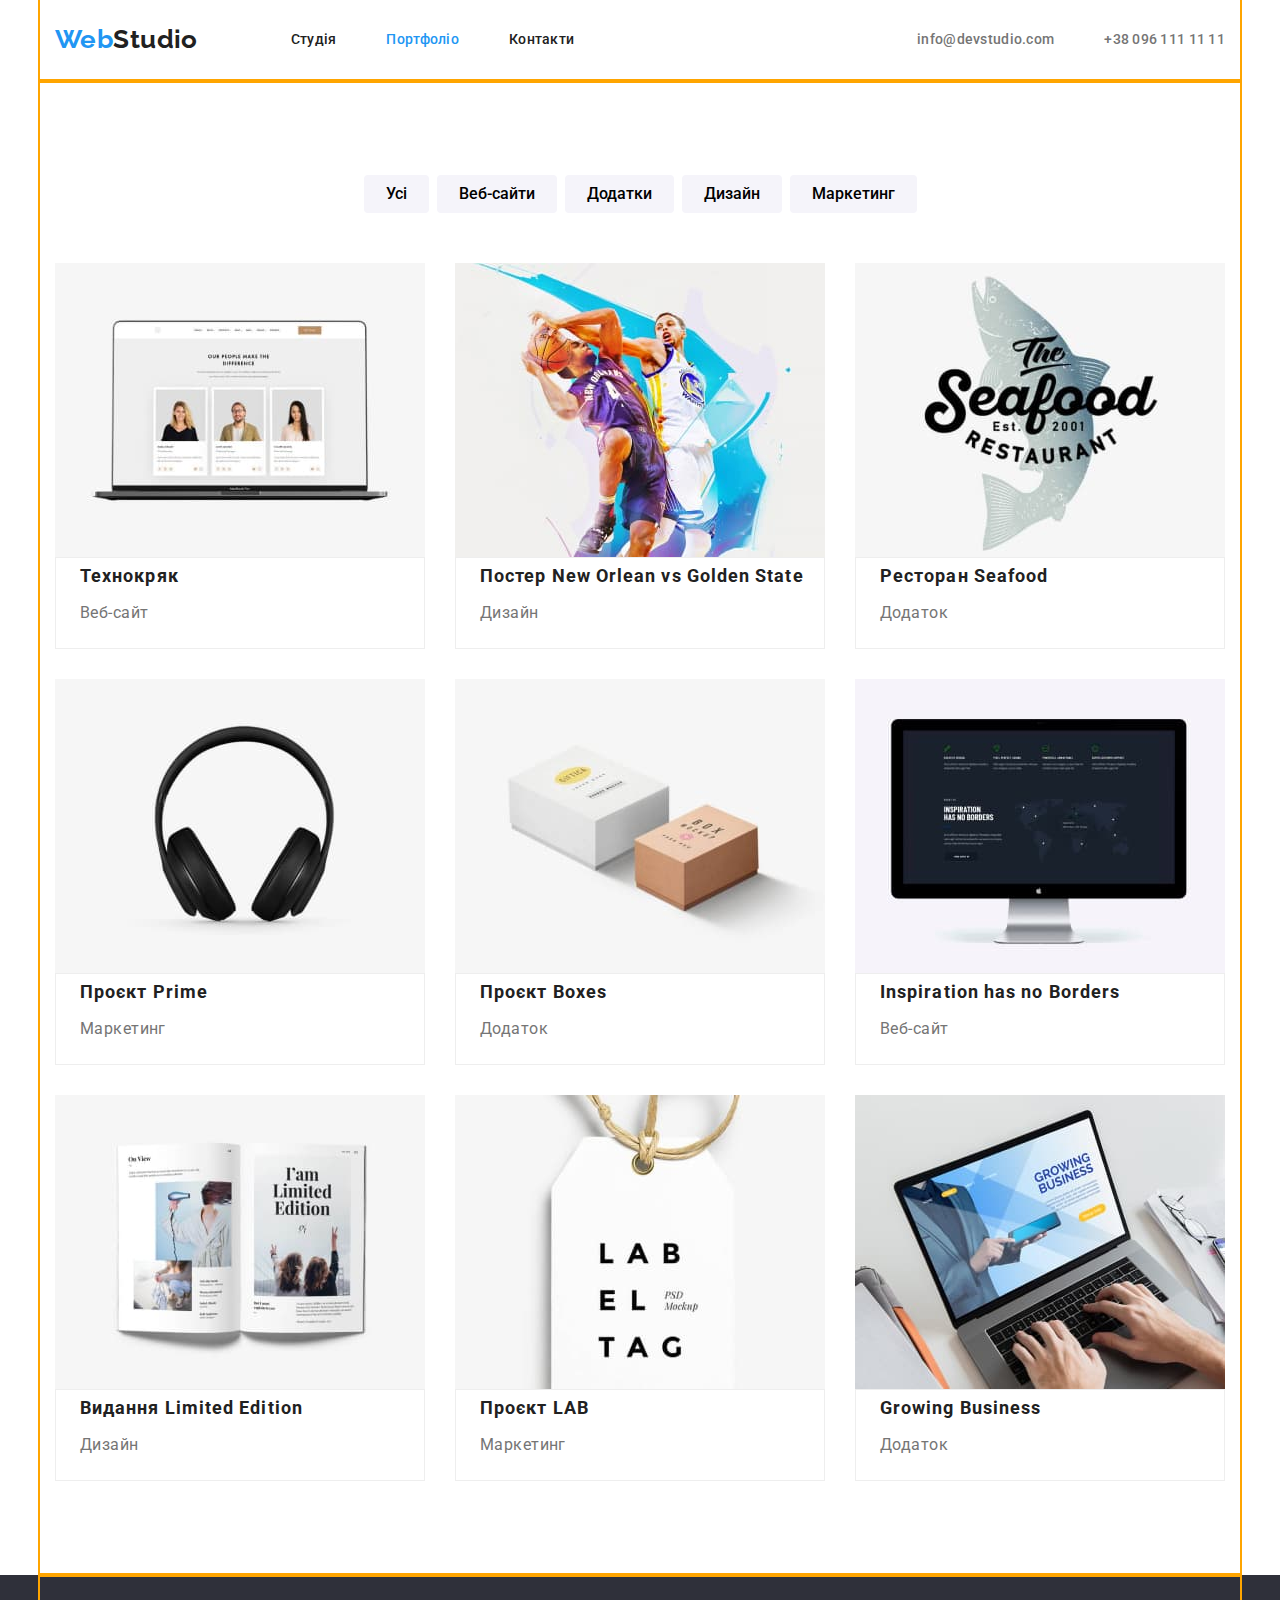
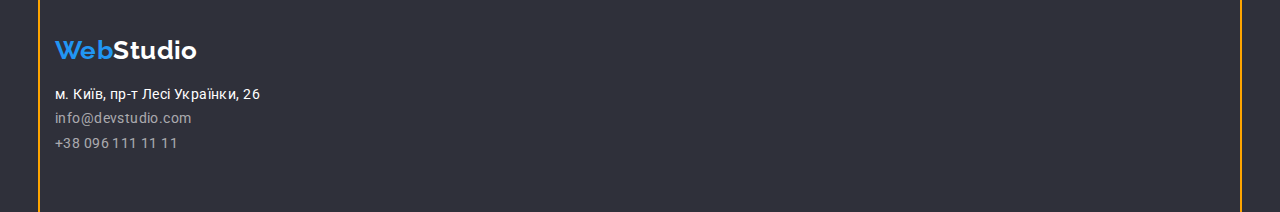
==== commit 87c375af: "portfolio page done" ====
--- a/portfolio.html
+++ b/portfolio.html
@@ -15,7 +15,7 @@
 
 <body>
     <header>
-        <div class="section">
+        <div class="container main-nav">
             <a class="header-logo" href="./index.html"><span class="logo">Web</span>Studio</a>
             <nav class="nav-links">
                 <ul class="nav-menu list">
@@ -32,63 +32,81 @@
     </header>
 
     <main>
-        <h1 class="hide">Portfolio</h1>
-        <div class="filter-buttons section">
-            <ul class="filter-buttons-list list">
-                <li><button class="filter-button" type="button">Усі</button></li>
-                <li><button class="filter-button" type="button">Веб-сайти</button></li>
-                <li><button class="filter-button" type="button">Додатки</button></li>
-                <li><button class="filter-button" type="button">Дизайн</button></li>
-                <li><button class="filter-button" type="button">Маркетинг</button></li>
-            </ul>
-        </div>
-        <section class="works">
-            <div class="section">
+        <section class="container section">
+            <h1 class="hide">Portfolio</h1>
+            <div class="filter-buttons">
+                <ul class="filter-buttons-list list">
+                    <li class="btn"><button class="filter-button" type="button">Усі</button></li>
+                    <li class="btn"><button class="filter-button" type="button">Веб-сайти</button></li>
+                    <li class="btn"><button class="filter-button" type="button">Додатки</button></li>
+                    <li class="btn"><button class="filter-button" type="button">Дизайн</button></li>
+                    <li class="btn"><button class="filter-button" type="button">Маркетинг</button></li>
+                </ul>
+            </div>
+            <div class="works-box">
                 <ul class="works-list list">
-                    <li>
+                    <li class="work-card">
                         <img src="./img/portfolioimg/laptop1.jpg" alt="website technokryk" width="370" height="294" />
-                        <h2 class="work-list-title">Технокряк</h2>
-                        <p>Веб-сайт</p>
+                        <div class="descr">   
+                            <h2 class="work-list-title">Технокряк</h2>
+                            <p>Веб-сайт</p>
+                        </div>
                     </li>
-                    <li>
+                    <li class="work-card">
                         <img src="./img/portfolioimg/poster2.jpg" alt="poster" width="370" height="294" />
-                        <h2 class="work-list-title">Постер New Orlean vs Golden State</h2>
-                        <p>Дизайн</p>
+                        <div class="descr">
+                            <h2 class="work-list-title">Постер New Orlean vs Golden State</h2>
+                            <p>Дизайн</p>
+                        </div>
                     </li>
-                    <li>
+                    <li class="work-card">
                         <img src="./img/portfolioimg/seafood3.jpg" alt="seafood" width="370" height="294" />
-                        <h2 class="work-list-title">Ресторан Seafood</h2>
-                        <p>Додаток</p>
+                        <div class="descr">
+                            <h2 class="work-list-title">Ресторан Seafood</h2>
+                            <p>Додаток</p>
+                        </div>
                     </li>
-                    <li>
+                    <li class="work-card">
                         <img src="./img/portfolioimg/headphones4.jpg" alt="headphones" width="370" height="294" />
-                        <h2 class="work-list-title">Проєкт Prime</h2>
-                        <p>Маркетинг</p>
+                        <div class="descr">
+                            <h2 class="work-list-title">Проєкт Prime</h2>
+                            <p>Маркетинг</p>
+                        </div>
                     </li>
-                    <li>
+                    <li class="work-card">
                         <img src="./img/portfolioimg/blocks5.jpg" alt="box app" width="370" height="294" />
-                        <h2 class="work-list-title">Проєкт Boxes</h2>
-                        <p>Додаток</p>
+                        <div class="descr">
+                            <h2 class="work-list-title">Проєкт Boxes</h2>
+                            <p>Додаток</p>
+                        </div>
                     </li>
-                    <li>
+                    <li class="work-card">
                         <img src="./img/portfolioimg/pc6.jpg" alt="website inspiration" width="370" height="294" />
-                        <h2 class="work-list-title">Inspiration has no Borders</h2>
-                        <p>Веб-сайт</p>
+                        <div class="descr">
+                            <h2 class="work-list-title">Inspiration has no Borders</h2>
+                            <p>Веб-сайт</p>
+                        </div>
                     </li>
-                    <li>
+                    <li class="work-card">
                         <img src="./img/portfolioimg/book7.jpg" alt="book" width="370" height="294" />
-                        <h2 class="work-list-title">Видання Limited Edition</h2>
-                        <p>Дизайн</p>
+                        <div class="descr">
+                            <h2 class="work-list-title">Видання Limited Edition</h2>
+                            <p>Дизайн</p>
+                        </div>
                     </li>
-                    <li>
+                    <li class="work-card">
                         <img src="./img/portfolioimg/bage8.jpg" alt="project lab" width="370" height="294" />
-                        <h2 class="work-list-title">Проєкт LAB</h2>
-                        <p>Маркетинг</p>
+                        <div class="descr">
+                            <h2 class="work-list-title">Проєкт LAB</h2>
+                            <p>Маркетинг</p>
+                        </div>
                     </li>
-                    <li>
+                    <li class="work-card">
                         <img src="./img/portfolioimg/laptop9.jpg" alt="growing bussiness app" width="370" height="294" />
-                        <h2 class="work-list-title">Growing Business</h2>
-                        <p>Додаток</p>
+                        <div class="descr">
+                            <h2 class="work-list-title">Growing Business</h2>
+                            <p>Додаток</p>
+                        </div>
                     </li>
                 </ul>
             </div>
@@ -96,7 +114,7 @@
     </main>
 
     <footer class="footer">
-        <div class="section">
+        <div class="container">
             <a class="footer-logo" href="./index.html"><span class="logo">Web</span>Studio</a>
             <address>
                 <ul class="footer-data list">
--- a/css/styles.css
+++ b/css/styles.css
@@ -34,12 +34,18 @@
     color: var(--main-text-color);
 }
 
-.section {
+.container {
     outline: 2px solid orange;
     width: 1200px;
     margin: 0 auto;
-    padding:0 15px;
+    padding:0px 15px;
     position: relative;
+
+}
+
+.section {
+    padding-top: 94px;
+    padding-bottom: 94px;
 }
 
 .list {
@@ -216,9 +222,6 @@
 
 /* Skills section */
 
-.skills-section {
-    margin-top: 94px;
-}
 
 .our-skills {
     display: flex;
@@ -244,13 +247,11 @@
 
 /* Works section */
 
-.work {
-    text-align: center;
-}
-
-.works {
+.section .works {
     margin-top: 94px;
-}
+    text-align: center;
+}
+
 
 .works-img-list {
     display: flex;
@@ -271,7 +272,6 @@
 
 .team {
     background-color: var(--add-bgd);
-    margin-top: 94px;
     text-align: center;
 }
 
@@ -289,7 +289,6 @@
     display: flex;
     margin-top: 50px;
     padding-left: 0;
-    padding-bottom:94px;
 }
 
 .team-mate {
@@ -370,12 +369,35 @@
 
 /* Filters */
 
-.filter-buttons-list .filter-button {
+.filter-buttons-list {
+    display: flex;
+    justify-content: center;
+    padding-left: 0;
+    padding-bottom: 16px;
+}
+
+.btn {
+    text-align: center;
+    margin-left: 8px;
+}
+
+.btn:first-child {
+    margin-left: 0;
+}
+
+.filter-button {
+    padding-top: 6px;
+    padding-bottom: 6px;
+    padding-left: 22px;
+    padding-right: 22px;
+
+    border-radius: 4px;
     background-color: var(--add-bgd);
     font-family: inherit;
     font-weight: 500;
     font-size: 16px;
     line-height: 1.62;
+    border:0;
 }
 
 .filter-buttons-list .filter-button:hover,
@@ -387,6 +409,22 @@
 
 /* Works stella */
 
+.works-box {
+    margin-top: 34px;
+}
+
+.works-list {
+   display: flex;
+   flex-wrap: wrap;
+   padding-left: 0;
+}
+
+.descr {
+    padding-bottom: 20px;
+    padding-left: 24px;
+    border: 1px solid #EEEEEE;
+}
+
 .work-list-title {
 
     font-weight: 700;
@@ -396,6 +434,26 @@
 }
 
 .works-list p {
+    margin-top: 4px;
     font-size: 16px;
-    line-height: 1.88px;
-}
+    line-height: 1.88;
+    color: var(--add-text-color);
+}
+
+.work-card {
+    width: 370px;
+    margin-right: 30px;
+    margin-bottom: 30px;
+}
+
+.work-card:nth-child(3n) {
+    margin-right: 0px;
+}
+
+.work-card:nth-last-child(-n+3) {
+    margin-bottom: 0px;
+}
+
+.work-card > img {
+    display: block;
+}